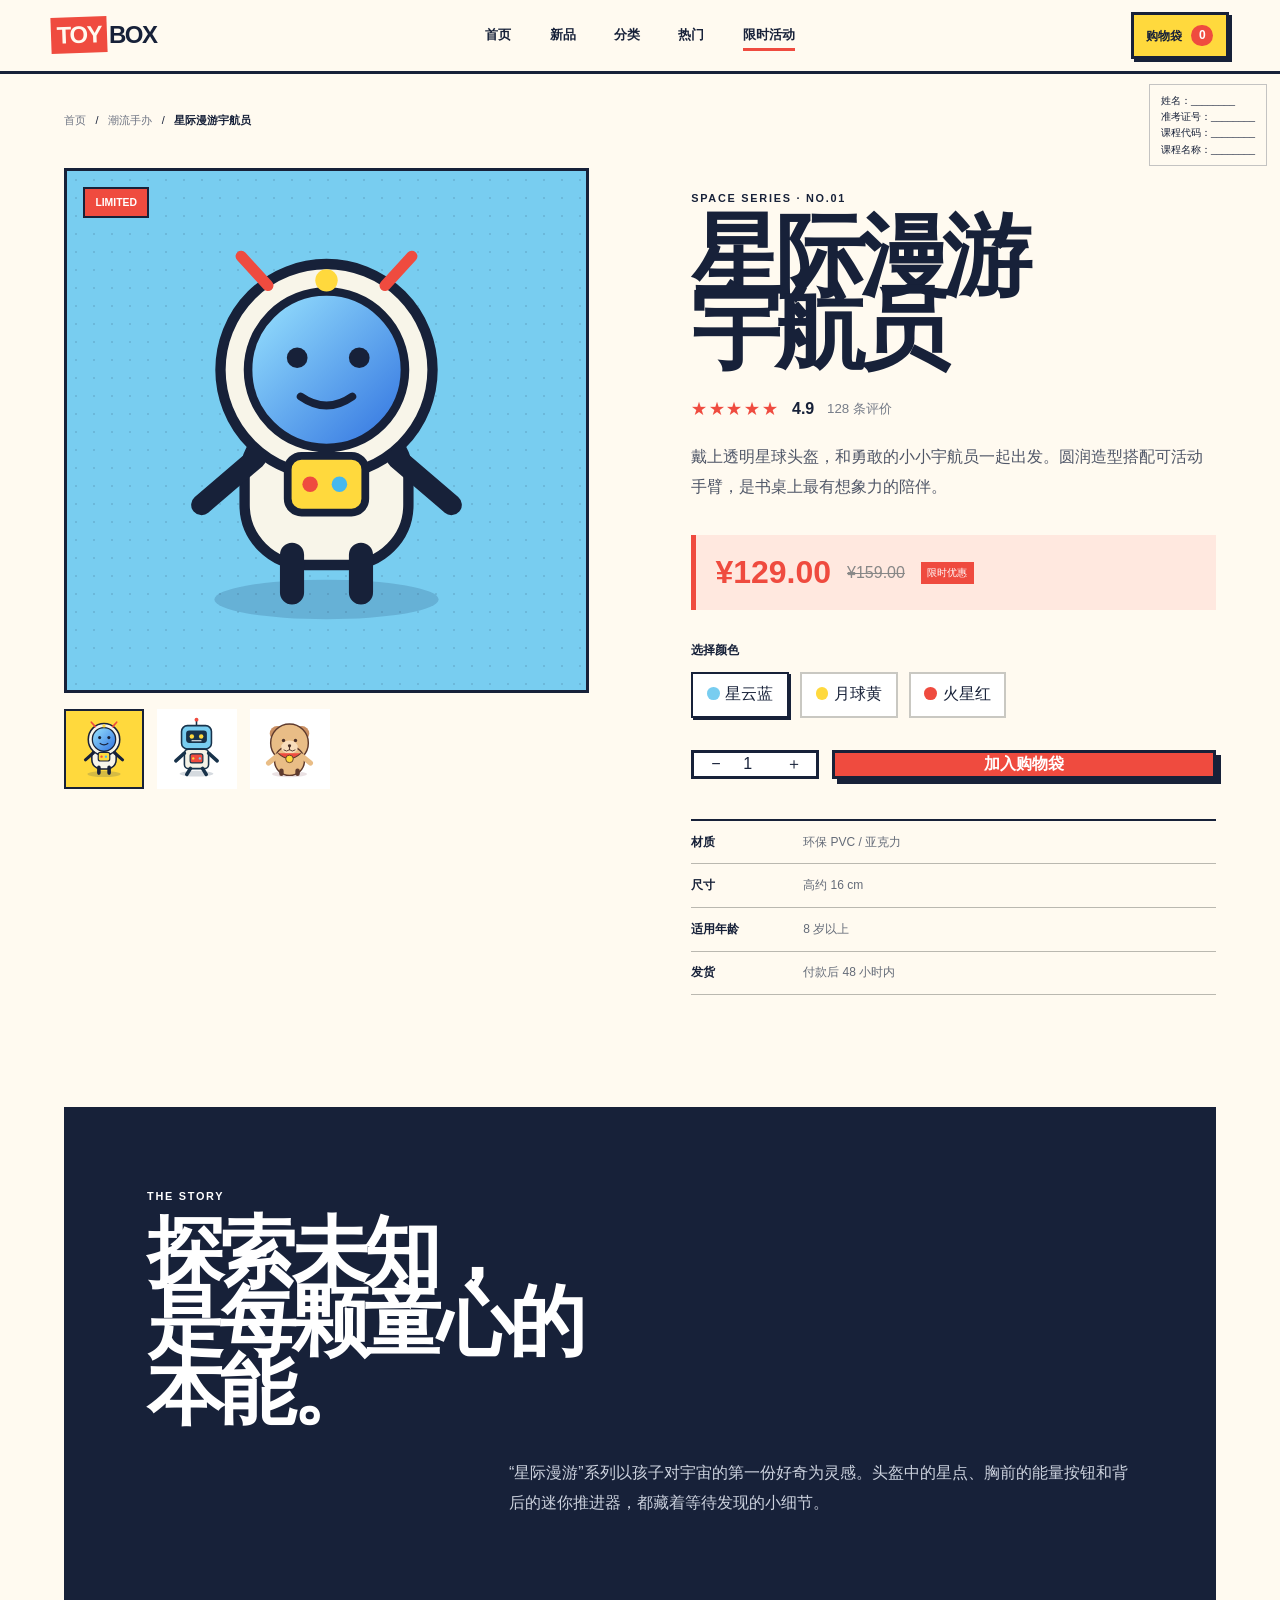
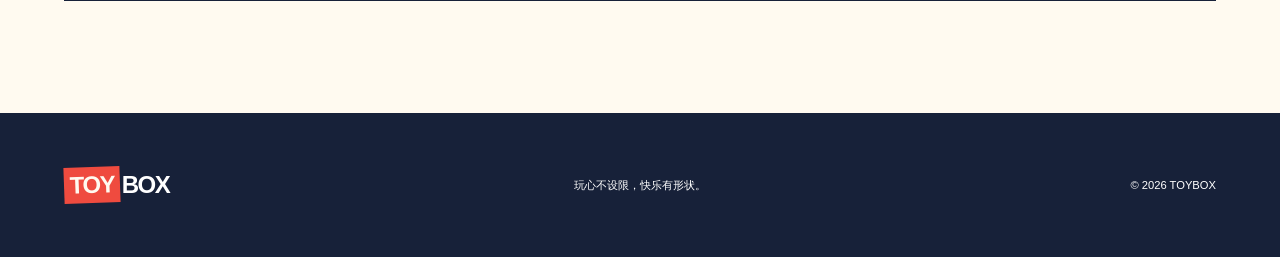
==== detail.html @ 6973c635 "玩具" ====
<!doctype html>
<html lang="zh-CN">
  <head>
    <meta charset="UTF-8" />
    <meta name="viewport" content="width=device-width, initial-scale=1.0" />
    <meta name="description" content="星际漫游宇航员潮玩商品详情" />
    <title>星际漫游宇航员｜TOYBOX</title>
    <link
      rel="icon"
      href="data:image/svg+xml,%3Csvg xmlns='http://www.w3.org/2000/svg' viewBox='0 0 64 64'%3E%3Crect width='64' height='64' fill='%23ef4b3f'/%3E%3Ctext x='32' y='41' text-anchor='middle' font-size='23' font-family='Arial' font-weight='700' fill='white'%3ETOY%3C/text%3E%3C/svg%3E"
    />
    <link rel="stylesheet" href="css/style.css" />
    <script src="js/main.js" defer></script>
  </head>
  <body>
    <aside class="student-info" aria-label="作业信息">
      <span>姓名：________</span><span>准考证号：________</span
      ><span>课程代码：________</span><span>课程名称：________</span>
    </aside>
    <header class="site-header">
      <a class="logo" href="index.html"
        ><span class="logo-block">TOY</span>BOX</a
      >
      <nav class="main-nav" aria-label="主要导航">
        <a href="index.html">首页</a><a href="index.html#new">新品</a
        ><a href="index.html#categories">分类</a
        ><a href="index.html#popular">热门</a
        ><a class="active" href="detail.html">限时活动</a>
      </nav>
      <button class="cart-button" type="button">
        购物袋 <span class="cart-count">0</span>
      </button>
    </header>

    <main class="detail-main">
      <nav class="breadcrumb" aria-label="面包屑导航">
        <a href="index.html">首页</a><span>/</span
        ><a href="index.html#popular">潮流手办</a><span>/</span
        ><b>星际漫游宇航员</b>
      </nav>
      <section class="product-detail">
        <div class="detail-gallery">
          <div class="detail-image">
            <span class="detail-badge">LIMITED</span
            ><img
              id="detail-product-image"
              src="assets/images/astronaut.svg"
              alt="星际漫游宇航员潮玩正面"
            />
          </div>
          <div class="thumbnail-row">
            <button
              class="thumbnail active"
              type="button"
              data-image="assets/images/astronaut.svg"
            >
              <img src="assets/images/astronaut.svg" alt="宇航员正面缩略图" />
            </button>
            <button
              class="thumbnail"
              type="button"
              data-image="assets/images/robot.svg"
            >
              <img src="assets/images/robot.svg" alt="机器人系列缩略图" />
            </button>
            <button
              class="thumbnail"
              type="button"
              data-image="assets/images/bear.svg"
            >
              <img src="assets/images/bear.svg" alt="抱抱熊系列缩略图" />
            </button>
          </div>
        </div>

        <div class="detail-info">
          <p class="kicker">SPACE SERIES · NO.01</p>
          <h1>星际漫游<br />宇航员</h1>
          <div class="rating">
            <span>★★★★★</span><b>4.9</b><small>128 条评价</small>
          </div>
          <p class="detail-description">
            戴上透明星球头盔，和勇敢的小小宇航员一起出发。圆润造型搭配可活动手臂，是书桌上最有想象力的陪伴。
          </p>
          <div class="price-row">
            <strong>¥129.00</strong><del>¥159.00</del><span>限时优惠</span>
          </div>
          <div class="option-group">
            <b>选择颜色</b>
            <div class="color-options">
              <button class="color-option selected" type="button">
                <i class="color-blue"></i>星云蓝</button
              ><button class="color-option" type="button">
                <i class="color-yellow"></i>月球黄</button
              ><button class="color-option" type="button">
                <i class="color-red"></i>火星红
              </button>
            </div>
          </div>
          <div class="buy-row">
            <div class="quantity">
              <button type="button" data-action="minus">−</button
              ><input
                id="quantity"
                type="number"
                value="1"
                min="1"
                max="9"
                aria-label="购买数量"
              /><button type="button" data-action="plus">＋</button>
            </div>
            <button class="buy-button add-cart" type="button">
              加入购物袋
            </button>
          </div>
          <ul class="detail-points">
            <li><b>材质</b><span>环保 PVC / 亚克力</span></li>
            <li><b>尺寸</b><span>高约 16 cm</span></li>
            <li><b>适用年龄</b><span>8 岁以上</span></li>
            <li><b>发货</b><span>付款后 48 小时内</span></li>
          </ul>
        </div>
      </section>

      <section class="detail-story">
        <p class="kicker">THE STORY</p>
        <h2>探索未知，<br />是每颗童心的本能。</h2>
        <p>
          “星际漫游”系列以孩子对宇宙的第一份好奇为灵感。头盔中的星点、胸前的能量按钮和背后的迷你推进器，都藏着等待发现的小细节。
        </p>
      </section>
    </main>

    <footer class="site-footer">
      <a class="logo footer-logo" href="index.html"
        ><span class="logo-block">TOY</span>BOX</a
      >
      <p>玩心不设限，快乐有形状。</p>
      <p>© 2026 TOYBOX</p>
    </footer>
    <div class="toast" role="status" aria-live="polite">已加入购物袋</div>
  </body>
</html>
---- css/style.css ----
:root {
  --ink: #172139;
  --paper: #fffaf0;
  --red: #ef4b3f;
  --yellow: #ffd93d;
  --blue: #78cdf0;
  --green: #79d7a5;
  --border: 3px solid var(--ink);
  --display: "Arial Rounded MT Bold", "Microsoft YaHei", sans-serif;
  --body: "Microsoft YaHei", "PingFang SC", sans-serif;
}

* {
  box-sizing: border-box;
}
html {
  scroll-behavior: smooth;
}
body {
  margin: 0;
  color: var(--ink);
  background: var(--paper);
  font-family: var(--body);
}
img {
  display: block;
  max-width: 100%;
}
a {
  color: inherit;
  text-decoration: none;
}
button,
input {
  color: inherit;
  font: inherit;
}
.sr-only {
  position: absolute;
  width: 1px;
  height: 1px;
  padding: 0;
  margin: -1px;
  overflow: hidden;
  clip: rect(0, 0, 0, 0);
  white-space: nowrap;
  border: 0;
}
.student-info {
  position: fixed;
  z-index: 100;
  top: 5.25rem;
  right: 0.8rem;
  display: grid;
  gap: 0.18rem;
  padding: 0.55rem 0.7rem;
  border: 1px solid rgba(23, 33, 57, 0.25);
  background: rgba(255, 250, 240, 0.94);
  font-size: 0.62rem;
  line-height: 1.35;
}
.site-header {
  position: sticky;
  z-index: 50;
  top: 0;
  min-height: 4.5rem;
  padding: 0 max(4vw, 1.2rem);
  display: grid;
  grid-template-columns: 1fr auto 1fr;
  align-items: center;
  gap: 2rem;
  background: var(--paper);
  border-bottom: var(--border);
}
.logo {
  justify-self: start;
  font: 900 1.5rem var(--display);
  letter-spacing: -0.06em;
}
.logo-block {
  display: inline-block;
  padding: 0.25rem 0.35rem;
  margin-right: 0.12rem;
  color: var(--paper);
  background: var(--red);
  transform: rotate(-2deg);
}
.main-nav {
  display: flex;
  gap: clamp(1rem, 3vw, 2.8rem);
  font-size: 0.82rem;
  font-weight: 700;
}
.main-nav a {
  position: relative;
  padding: 1.65rem 0;
}
.main-nav a::after {
  content: "";
  position: absolute;
  left: 0;
  bottom: 1.25rem;
  width: 100%;
  height: 3px;
  background: var(--red);
  transform: scaleX(0);
  transition: transform 0.25s;
}
.main-nav a:hover::after,
.main-nav a.active::after {
  transform: scaleX(1);
}
.cart-button {
  justify-self: end;
  padding: 0.6rem 0.8rem;
  border: var(--border);
  background: var(--yellow);
  font-size: 0.75rem;
  font-weight: 800;
  cursor: pointer;
  box-shadow: 3px 3px 0 var(--ink);
}
.cart-count {
  display: inline-grid;
  place-items: center;
  min-width: 1.35rem;
  height: 1.35rem;
  margin-left: 0.35rem;
  border-radius: 50%;
  color: white;
  background: var(--red);
}
.page-section {
  padding: 6.5rem max(5vw, 2rem);
}
.kicker {
  margin: 0 0 1rem;
  font-size: 0.68rem;
  font-weight: 900;
  letter-spacing: 0.16em;
}

.hero {
  min-height: calc(100vh - 4.5rem);
  display: grid;
  grid-template-columns: 1fr 1fr;
  overflow: hidden;
  border-bottom: var(--border);
}
.hero-copy {
  padding: clamp(5rem, 9vw, 9rem) 3vw clamp(4rem, 6vw, 7rem) max(5vw, 2rem);
  display: flex;
  flex-direction: column;
  justify-content: center;
}
.hero h1 {
  margin: 0;
  max-width: 8ch;
  font: 900 clamp(4.8rem, 8.5vw, 9.5rem) / 0.8 var(--display);
  letter-spacing: -0.075em;
}
.hero h1 span {
  color: var(--red);
}
.hero-text {
  max-width: 34rem;
  margin: 2.3rem 0;
  font-size: 1rem;
  line-height: 1.9;
}
.hero-actions {
  display: flex;
  align-items: center;
  gap: 2rem;
}
.primary-button {
  display: inline-block;
  padding: 1rem 1.6rem;
  color: white;
  background: var(--red);
  border: var(--border);
  font-size: 0.8rem;
  font-weight: 900;
  box-shadow: 5px 5px 0 var(--ink);
  transition:
    transform 0.2s,
    box-shadow 0.2s;
}
.primary-button:hover {
  transform: translate(3px, 3px);
  box-shadow: 2px 2px 0 var(--ink);
}
.primary-button.dark {
  background: var(--ink);
  color: white;
  box-shadow: 5px 5px 0 white;
}
.text-link {
  font-size: 0.78rem;
  font-weight: 800;
  border-bottom: 2px solid;
  padding-bottom: 0.3rem;
}
.text-link span {
  margin-left: 0.5rem;
}
.hero-stats {
  display: flex;
  gap: clamp(1.5rem, 4vw, 4rem);
  padding: 0;
  margin: 4rem 0 0;
  list-style: none;
}
.hero-stats li {
  display: grid;
  gap: 0.25rem;
}
.hero-stats strong {
  font: 900 1.6rem var(--display);
}
.hero-stats span {
  font-size: 0.68rem;
}
.hero-visual {
  position: relative;
  display: grid;
  place-items: center;
  background: var(--blue);
  border-left: var(--border);
  overflow: hidden;
}
.hero-visual::before {
  content: "";
  position: absolute;
  inset: 0;
  background-image: radial-gradient(var(--ink) 1.5px, transparent 1.5px);
  background-size: 22px 22px;
  opacity: 0.17;
}
.hero-card {
  position: relative;
  z-index: 2;
  width: min(64%, 31rem);
  padding: 2rem;
  background: var(--paper);
  border: var(--border);
  box-shadow: 15px 15px 0 var(--red);
  transform: rotate(3deg);
}
.hero-card img {
  width: 100%;
  aspect-ratio: 1;
}
.hero-card p {
  margin: 0.5rem 0 0;
  font: 900 1.2rem var(--display);
  text-align: center;
  letter-spacing: 0.12em;
}
.edition {
  position: absolute;
  z-index: 2;
  top: 1rem;
  right: 1rem;
  padding: 0.45rem 0.55rem;
  color: white;
  background: var(--ink);
  font-size: 0.6rem;
  letter-spacing: 0.12em;
}
.shape {
  position: absolute;
  z-index: 1;
  display: block;
  border: var(--border);
}
.shape-one {
  width: 9rem;
  height: 9rem;
  top: 8%;
  left: 7%;
  border-radius: 50%;
  background: var(--yellow);
}
.shape-two {
  width: 7rem;
  height: 7rem;
  right: 6%;
  bottom: 8%;
  background: var(--green);
  transform: rotate(22deg);
}
.orbit-text {
  position: absolute;
  z-index: 3;
  right: -3rem;
  top: 48%;
  font: 900 0.65rem var(--display);
  letter-spacing: 0.2em;
  transform: rotate(90deg);
}

.section-heading {
  display: flex;
  align-items: end;
  justify-content: space-between;
  gap: 3rem;
  margin-bottom: 3rem;
}
.section-heading h2 {
  margin: 0;
  font: 900 clamp(2.7rem, 5vw, 5.6rem) / 0.9 var(--display);
  letter-spacing: -0.06em;
}
.section-heading > p {
  max-width: 28rem;
  margin: 0;
  line-height: 1.8;
}
.category-section {
  background: white;
  border-bottom: var(--border);
}
.category-grid {
  display: grid;
  grid-template-columns: repeat(4, 1fr);
  border: var(--border);
}
.category-card {
  min-height: 15rem;
  padding: 1.4rem;
  display: flex;
  flex-direction: column;
  justify-content: space-between;
  border-right: var(--border);
  transition: transform 0.25s;
}
.category-card:last-child {
  border: 0;
}
.category-card:hover {
  transform: translateY(-0.7rem);
}
.category-card span {
  font: 900 3rem var(--display);
  opacity: 0.28;
}
.category-card b {
  margin-top: auto;
  font: 900 1.45rem var(--display);
}
.category-card small {
  margin-top: 0.5rem;
  font-size: 0.6rem;
  letter-spacing: 0.12em;
}
.category-card.yellow {
  background: var(--yellow);
}
.category-card.blue {
  background: var(--blue);
}
.category-card.red {
  color: white;
  background: var(--red);
}
.category-card.green {
  background: var(--green);
}

.product-section {
  border-bottom: var(--border);
}
.search-form {
  display: flex;
  border: var(--border);
  background: white;
}
.search-form input {
  width: min(24rem, 35vw);
  border: 0;
  outline: 0;
  padding: 0.9rem 1rem;
  background: transparent;
}
.search-form button {
  border: 0;
  border-left: var(--border);
  padding: 0 1.4rem;
  color: white;
  background: var(--ink);
  font-weight: 800;
  cursor: pointer;
}
.product-grid {
  display: grid;
  grid-template-columns: repeat(4, 1fr);
  gap: 1.5rem;
}
.product-card[hidden] {
  display: none;
}
.product-card {
  border: var(--border);
  background: white;
  box-shadow: 5px 5px 0 rgba(23, 33, 57, 0.18);
}
.product-image {
  position: relative;
  display: grid;
  place-items: center;
  aspect-ratio: 1;
  overflow: hidden;
  border-bottom: var(--border);
}
.product-image img {
  width: 88%;
  transition: transform 0.35s;
}
.product-image:hover img {
  transform: scale(1.06) rotate(-2deg);
}
.product-image.orange {
  background: #ffb557;
}
.product-image.pink {
  background: #f5b7c8;
}
.product-image.sky {
  background: #b8e7f6;
}
.product-image.mint {
  background: #b9e7d2;
}
.tag {
  position: absolute;
  z-index: 2;
  top: 0.8rem;
  left: 0.8rem;
  padding: 0.35rem 0.5rem;
  color: white;
  background: var(--red);
  border: 2px solid var(--ink);
  font-size: 0.6rem;
  font-weight: 900;
}
.product-meta {
  padding: 1rem;
}
.product-meta > p {
  margin: 0 0 0.45rem;
  color: #687086;
  font-size: 0.65rem;
}
.product-meta h3 {
  min-height: 2.5rem;
  margin: 0;
  font: 800 1rem/1.3 var(--display);
}
.product-meta > div {
  display: flex;
  justify-content: space-between;
  align-items: center;
  margin-top: 0.9rem;
}
.product-meta strong {
  font: 900 1.15rem var(--display);
  color: var(--red);
}
.add-cart {
  cursor: pointer;
}
.product-meta .add-cart {
  width: 2.1rem;
  height: 2.1rem;
  border: 2px solid var(--ink);
  border-radius: 50%;
  color: white;
  background: var(--ink);
  font-size: 1.2rem;
}
.empty-state {
  padding: 3rem;
  text-align: center;
  border: var(--border);
  background: white;
}

.feature-banner {
  display: grid;
  grid-template-columns: 1fr 1fr;
  padding-top: 0;
  padding-bottom: 0;
  background: var(--red);
  border-bottom: var(--border);
}
.feature-art {
  margin-left: calc(max(5vw, 2rem) * -1);
  border-right: var(--border);
}
.feature-art img {
  width: 100%;
  height: 100%;
  min-height: 36rem;
  object-fit: cover;
}
.feature-copy {
  align-self: center;
  padding: 5rem 3rem 5rem 7vw;
  color: white;
}
.feature-copy h2 {
  margin: 0;
  font: 900 clamp(3rem, 5vw, 6rem) / 0.9 var(--display);
  letter-spacing: -0.06em;
}
.feature-copy > p:not(.kicker) {
  max-width: 32rem;
  margin: 2rem 0;
  line-height: 1.9;
}
.service-bar {
  display: grid;
  grid-template-columns: repeat(4, 1fr);
  border-bottom: var(--border);
  background: var(--yellow);
}
.service-bar > div {
  display: flex;
  align-items: center;
  gap: 1rem;
  padding: 2rem;
  border-right: var(--border);
}
.service-bar > div:last-child {
  border: 0;
}
.service-bar b {
  font: 900 2rem var(--display);
  opacity: 0.28;
}
.service-bar span {
  display: grid;
  gap: 0.2rem;
  font-size: 0.65rem;
}
.service-bar strong {
  font-size: 0.82rem;
}
.site-footer {
  min-height: 9rem;
  padding: 2rem max(5vw, 2rem);
  display: grid;
  grid-template-columns: 1fr auto 1fr;
  align-items: center;
  gap: 2rem;
  color: white;
  background: var(--ink);
}
.site-footer p {
  font-size: 0.7rem;
}
.site-footer p:last-child {
  justify-self: end;
}
.footer-logo {
  color: white;
}
.toast {
  position: fixed;
  z-index: 200;
  left: 50%;
  bottom: 2rem;
  padding: 0.8rem 1.2rem;
  border: var(--border);
  background: var(--yellow);
  font-size: 0.75rem;
  font-weight: 800;
  transform: translate(-50%, 150%);
  opacity: 0;
  pointer-events: none;
  transition: transform 0.3s;
  box-shadow: 5px 5px 0 var(--ink);
}
.toast.show {
  transform: translate(-50%, 0);
  opacity: 1;
}

.detail-main {
  padding: 2.5rem max(5vw, 2rem) 7rem;
}
.breadcrumb {
  display: flex;
  gap: 0.6rem;
  margin-bottom: 2.5rem;
  font-size: 0.68rem;
}
.breadcrumb a {
  color: #6e7483;
}
.product-detail {
  display: grid;
  grid-template-columns: 1fr 1fr;
  gap: clamp(3rem, 8vw, 8rem);
}
.detail-image {
  position: relative;
  display: grid;
  place-items: center;
  aspect-ratio: 1;
  background: var(--blue);
  border: var(--border);
  overflow: hidden;
}
.detail-image::before {
  content: "";
  position: absolute;
  inset: 0;
  background-image: radial-gradient(var(--ink) 1px, transparent 1px);
  background-size: 18px 18px;
  opacity: 0.12;
}
.detail-image img {
  position: relative;
  z-index: 1;
  width: 83%;
  height: 83%;
  object-fit: contain;
}
.detail-badge {
  position: absolute;
  z-index: 2;
  top: 1rem;
  left: 1rem;
  padding: 0.5rem 0.65rem;
  color: white;
  background: var(--red);
  border: 2px solid var(--ink);
  font-size: 0.65rem;
  font-weight: 900;
}
.thumbnail-row {
  display: flex;
  gap: 0.8rem;
  margin-top: 1rem;
}
.thumbnail {
  width: 5rem;
  height: 5rem;
  padding: 0.35rem;
  border: 2px solid transparent;
  background: white;
  cursor: pointer;
}
.thumbnail img {
  width: 100%;
  height: 100%;
  object-fit: contain;
}
.thumbnail.active {
  border-color: var(--ink);
  background: var(--yellow);
}
.detail-info {
  padding-top: 1.5rem;
}
.detail-info h1 {
  margin: 0;
  font: 900 clamp(4rem, 7vw, 7.5rem) / 0.82 var(--display);
  letter-spacing: -0.07em;
}
.rating {
  display: flex;
  align-items: center;
  gap: 0.8rem;
  margin: 2rem 0 1.4rem;
}
.rating span {
  color: var(--red);
  letter-spacing: 0.1em;
}
.rating small {
  color: #777d89;
}
.detail-description {
  max-width: 39rem;
  line-height: 1.9;
  color: #4f5667;
}
.price-row {
  display: flex;
  align-items: center;
  gap: 1rem;
  margin: 2rem 0;
  padding: 1.2rem;
  background: #ffe8df;
  border-left: 5px solid var(--red);
}
.price-row strong {
  font: 900 2rem var(--display);
  color: var(--red);
}
.price-row del {
  color: #878787;
}
.price-row span {
  padding: 0.25rem 0.4rem;
  color: white;
  background: var(--red);
  font-size: 0.62rem;
}
.option-group > b {
  display: block;
  margin-bottom: 0.8rem;
  font-size: 0.78rem;
}
.color-options {
  display: flex;
  gap: 0.7rem;
  flex-wrap: wrap;
}
.color-option {
  padding: 0.65rem 0.85rem;
  border: 2px solid #c9c8c2;
  background: white;
  cursor: pointer;
}
.color-option.selected {
  border-color: var(--ink);
  box-shadow: 2px 2px 0 var(--ink);
}
.color-option i {
  display: inline-block;
  width: 0.8rem;
  height: 0.8rem;
  margin-right: 0.35rem;
  border-radius: 50%;
  vertical-align: -0.05rem;
}
.color-blue {
  background: var(--blue);
}
.color-yellow {
  background: var(--yellow);
}
.color-red {
  background: var(--red);
}
.buy-row {
  display: grid;
  grid-template-columns: 8rem 1fr;
  gap: 0.8rem;
  margin: 2rem 0;
}
.quantity {
  display: grid;
  grid-template-columns: 1fr 2.2rem 1fr;
  border: var(--border);
}
.quantity button,
.quantity input {
  min-width: 0;
  border: 0;
  text-align: center;
  background: white;
}
.quantity input {
  width: 100%;
  appearance: textfield;
}
.buy-button {
  border: var(--border);
  color: white;
  background: var(--red);
  font-weight: 900;
  box-shadow: 5px 5px 0 var(--ink);
}
.detail-points {
  padding: 0;
  margin: 2.5rem 0 0;
  border-top: 2px solid var(--ink);
  list-style: none;
}
.detail-points li {
  display: grid;
  grid-template-columns: 7rem 1fr;
  padding: 0.8rem 0;
  border-bottom: 1px solid #bab8b0;
  font-size: 0.75rem;
}
.detail-points span {
  color: #646b78;
}
.detail-story {
  margin-top: 7rem;
  padding: 5rem;
  color: white;
  background: var(--ink);
  border: var(--border);
}
.detail-story h2 {
  max-width: 11ch;
  margin: 0;
  font: 900 clamp(3rem, 6vw, 7rem) / 0.9 var(--display);
  letter-spacing: -0.06em;
}
.detail-story > p:last-child {
  max-width: 39rem;
  margin: 2rem 0 0 auto;
  line-height: 1.9;
  color: #cdd3df;
}

@media (max-width: 950px) {
  .site-header {
    grid-template-columns: 1fr auto;
  }
  .main-nav {
    display: none;
  }
  .hero,
  .product-detail {
    grid-template-columns: 1fr;
  }
  .hero-visual {
    min-height: 40rem;
    border-left: 0;
    border-top: var(--border);
  }
  .category-grid,
  .product-grid,
  .service-bar {
    grid-template-columns: repeat(2, 1fr);
  }
  .category-card:nth-child(2) {
    border-right: 0;
  }
  .category-card {
    border-bottom: var(--border);
  }
  .feature-banner {
    grid-template-columns: 1fr;
    padding: 0;
  }
  .feature-art {
    margin: 0;
    border-right: 0;
    border-bottom: var(--border);
  }
  .feature-copy {
    padding: 5rem 2rem;
  }
}

@media (max-width: 600px) {
  .student-info {
    position: absolute;
    top: 5rem;
    font-size: 0.54rem;
  }
  .page-section {
    padding: 5rem 1.2rem;
  }
  .hero-copy {
    padding: 9rem 1.2rem 4rem;
  }
  .hero h1 {
    font-size: 4.7rem;
  }
  .hero-actions,
  .section-heading {
    align-items: flex-start;
    flex-direction: column;
  }
  .hero-stats {
    gap: 1.2rem;
  }
  .hero-visual {
    min-height: 32rem;
  }
  .category-grid,
  .product-grid,
  .service-bar {
    grid-template-columns: 1fr;
  }
  .category-card {
    border-right: 0;
  }
  .service-bar > div {
    border-right: 0;
    border-bottom: var(--border);
  }
  .product-heading {
    display: block;
  }
  .search-form {
    margin-top: 2rem;
  }
  .search-form input {
    width: 100%;
    min-width: 0;
  }
  .site-footer {
    grid-template-columns: 1fr;
  }
  .site-footer p:last-child {
    justify-self: start;
  }
  .detail-main {
    padding: 7rem 1.2rem 4rem;
  }
  .product-detail {
    gap: 2rem;
  }
  .detail-info h1 {
    font-size: 4rem;
  }
  .buy-row {
    grid-template-columns: 1fr;
  }
  .buy-button {
    min-height: 3.5rem;
  }
  .detail-story {
    padding: 3rem 1.5rem;
  }
}
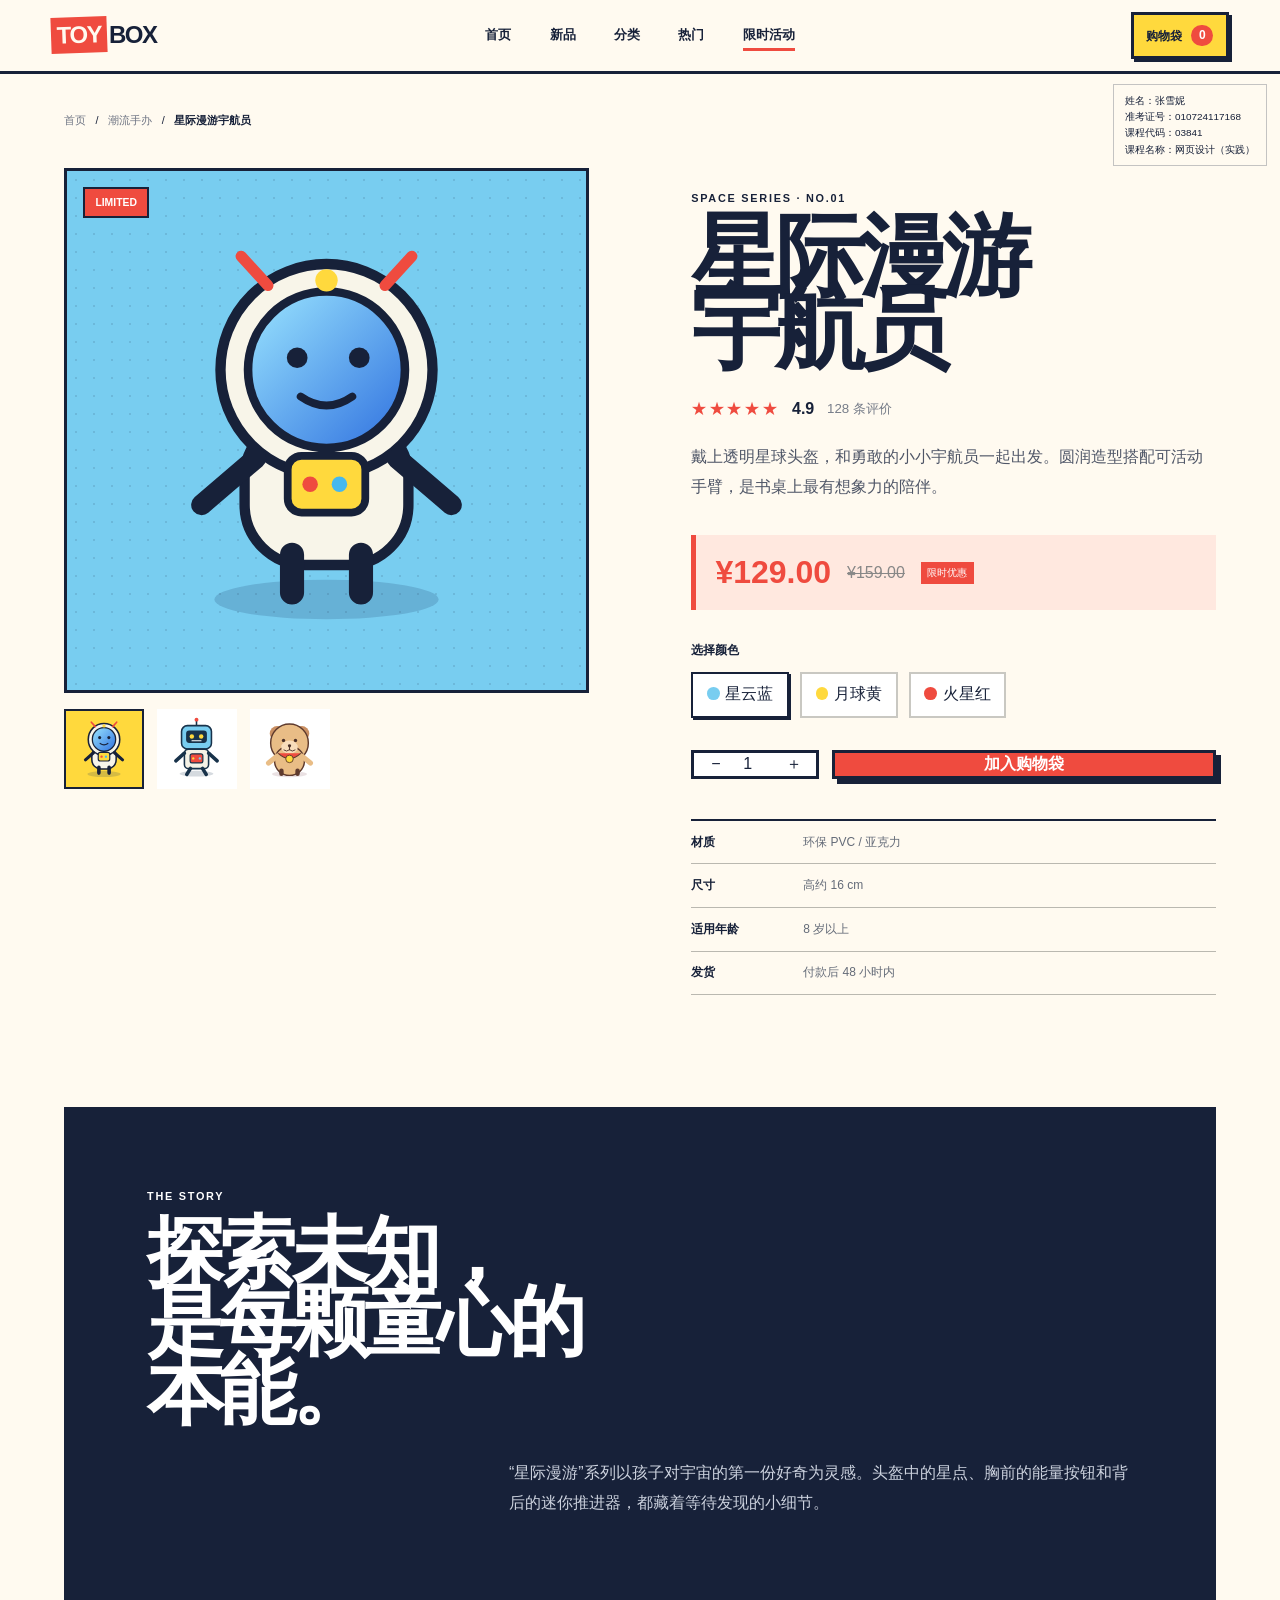
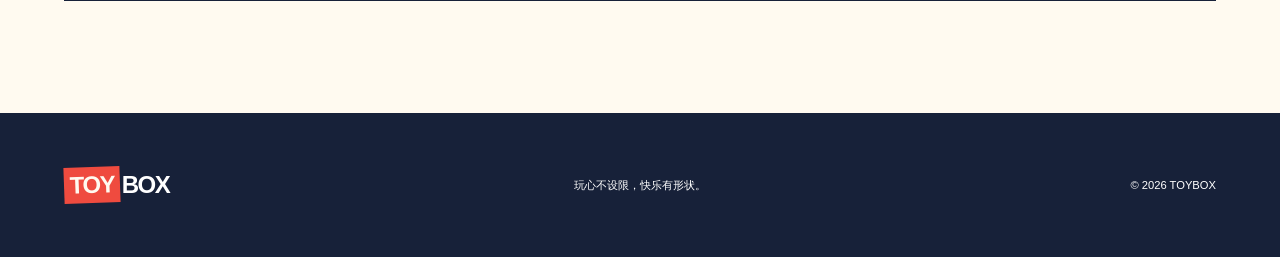
==== commit 1c440370: "1" ====
--- a/detail.html
+++ b/detail.html
@@ -14,8 +14,8 @@
   </head>
   <body>
     <aside class="student-info" aria-label="作业信息">
-      <span>姓名：________</span><span>准考证号：________</span
-      ><span>课程代码：________</span><span>课程名称：________</span>
+      <span>姓名：张雪妮</span><span>准考证号：010724117168</span
+      ><span>课程代码：03841</span><span>课程名称：网页设计（实践）</span>
     </aside>
     <header class="site-header">
       <a class="logo" href="index.html"
